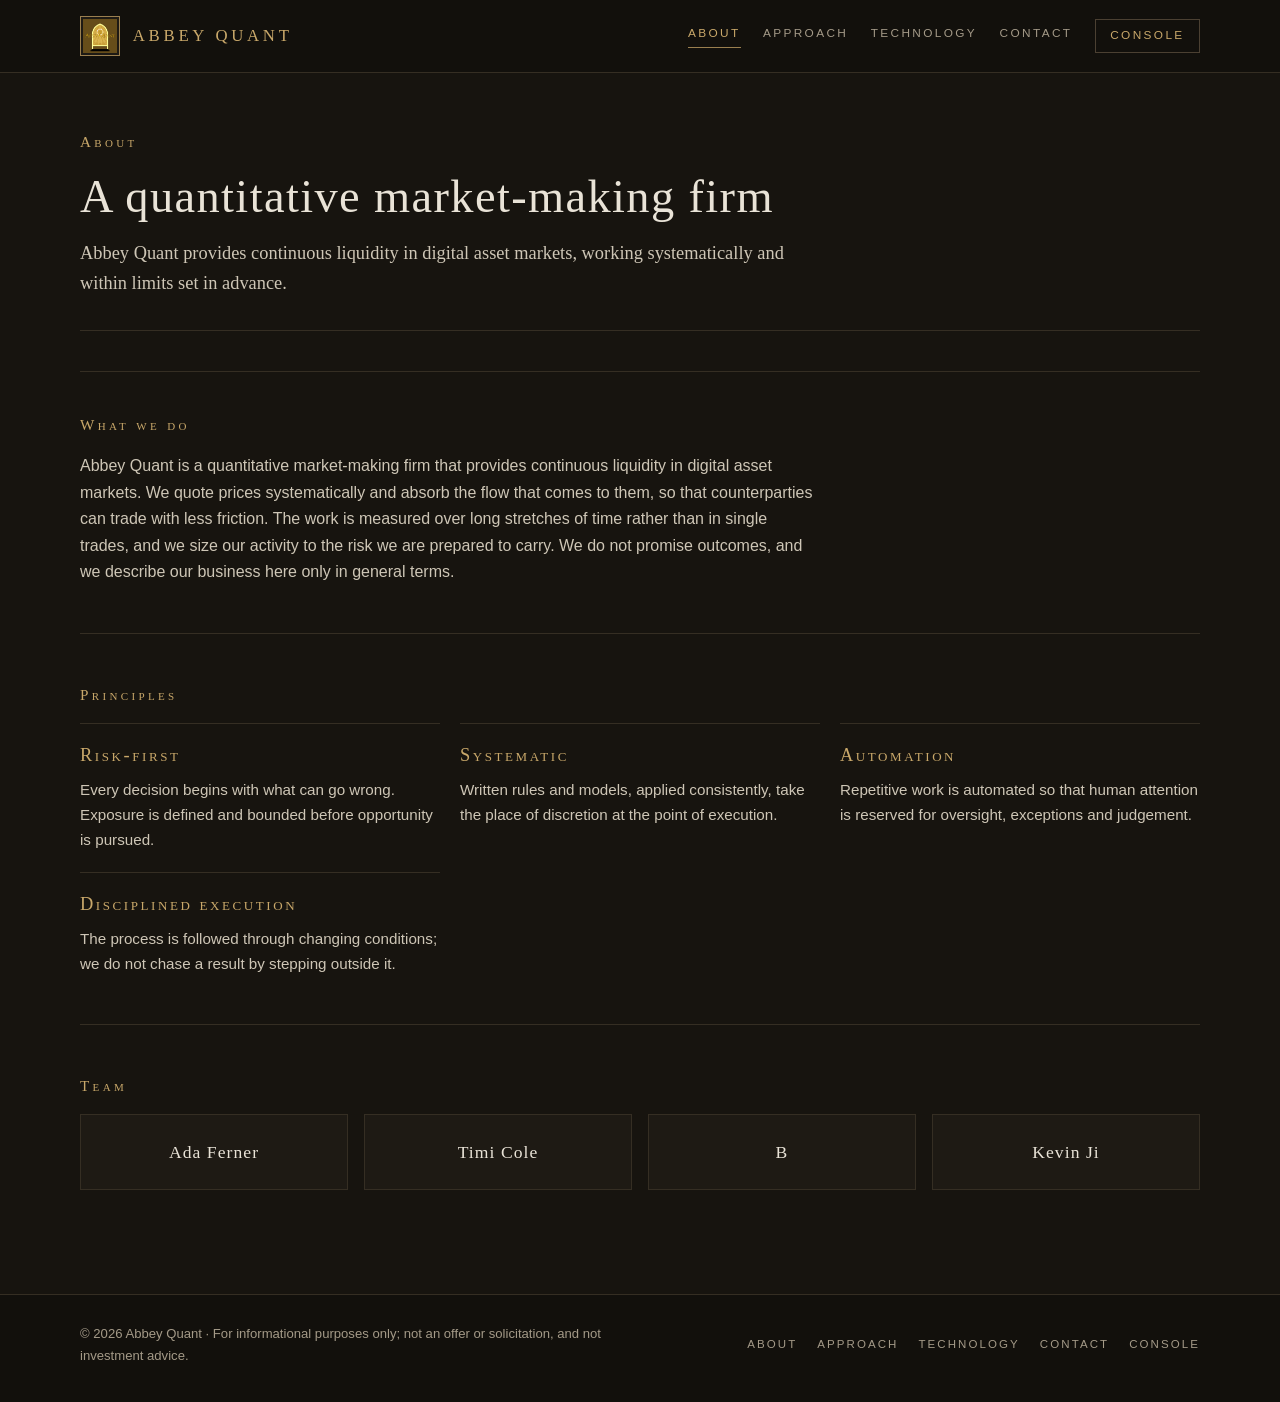
==== about/index.html @ 7f026f0e "feat: abbey quant brochure at root; keep /abbey rewrite contract" ====
<!DOCTYPE html>
<html lang="en">
<head>
<meta charset="utf-8">
<meta name="viewport" content="width=device-width, initial-scale=1">
<title>About — Abbey Quant</title>
<meta name="description" content="Abbey Quant is a quantitative market-making firm providing continuous liquidity in digital asset markets.">
<link rel="icon" type="image/png" href="/assets/abbey-quant-logo.png">
<link rel="stylesheet" href="/styles.css">
</head>
<body>
<header class="site-header">
  <div class="shell header-inner">
    <a class="brand" href="/">
      <img class="brand-mark" src="/assets/abbey-quant-logo.png" alt="Abbey Quant emblem" width="1001" height="1000">
      <span class="wordmark">Abbey Quant</span>
    </a>
    <nav class="site-nav" aria-label="Primary">
      <a href="/about/" aria-current="page">About</a>
      <a href="/approach/">Approach</a>
      <a href="/technology/">Technology</a>
      <a href="/contact/">Contact</a>
      <a class="nav-console" href="/abbey/">Console</a>
    </nav>
  </div>
</header>

<main>
  <section class="page-head shell">
    <p class="eyebrow">About</p>
    <h1 class="page-title">A quantitative market-making firm</h1>
    <p class="lede">Abbey Quant provides continuous liquidity in digital asset markets, working systematically and within limits set in advance.</p>
    <div class="rule"></div>
  </section>

  <section class="section section-tight shell" aria-labelledby="what-we-do">
    <p class="eyebrow" id="what-we-do">What we do</p>
    <div class="prose">
      <p>Abbey Quant is a quantitative market-making firm that provides continuous liquidity in digital asset markets. We quote prices systematically and absorb the flow that comes to them, so that counterparties can trade with less friction. The work is measured over long stretches of time rather than in single trades, and we size our activity to the risk we are prepared to carry. We do not promise outcomes, and we describe our business here only in general terms.</p>
    </div>
  </section>

  <section class="section shell" aria-labelledby="principles">
    <p class="eyebrow" id="principles">Principles</p>
    <ul class="principles">
      <li>
        <h3>Risk-first</h3>
        <p>Every decision begins with what can go wrong. Exposure is defined and bounded before opportunity is pursued.</p>
      </li>
      <li>
        <h3>Systematic</h3>
        <p>Written rules and models, applied consistently, take the place of discretion at the point of execution.</p>
      </li>
      <li>
        <h3>Automation</h3>
        <p>Repetitive work is automated so that human attention is reserved for oversight, exceptions and judgement.</p>
      </li>
      <li>
        <h3>Disciplined execution</h3>
        <p>The process is followed through changing conditions; we do not chase a result by stepping outside it.</p>
      </li>
    </ul>
  </section>

  <section class="section shell" aria-labelledby="team">
    <p class="eyebrow" id="team">Team</p>
    <ul class="team">
      <li>Ada Ferner</li>
      <li>Timi Cole</li>
      <li>B</li>
      <li>Kevin Ji</li>
    </ul>
  </section>
</main>

<footer class="site-footer">
  <div class="shell footer-inner">
    <p class="footer-note">&copy; 2026 Abbey Quant &middot; For informational purposes only; not an offer or solicitation, and not investment advice.</p>
    <nav class="footer-nav" aria-label="Footer">
      <a href="/about/">About</a>
      <a href="/approach/">Approach</a>
      <a href="/technology/">Technology</a>
      <a href="/contact/">Contact</a>
      <a href="/abbey/">Console</a>
    </nav>
  </div>
</footer>
</body>
</html>
---- styles.css ----
/* Abbey Quant — single stylesheet.
   Dark, warm, retro-gothic institutional: charcoal ground, gold-copper accent,
   serif headings, small-caps labels, hairline rules.
   System fonts only. No JS. No external requests. */

:root {
  --bg: #17140f;
  --bg-deep: #12100c;
  --surface: #1e1a14;
  --line: #352e23;
  --line-strong: #4b4032;
  --text: #e9e3d7;
  --text-soft: #cec6b6;
  --muted: #a49a88;
  --accent: #c9a86a;
  --accent-dim: #9a7f4f;
  --serif: Georgia, "Times New Roman", Times, serif;
  --sans: -apple-system, BlinkMacSystemFont, "Segoe UI", Roboto, Helvetica, Arial, sans-serif;
}

* {
  box-sizing: border-box;
}

html {
  -webkit-text-size-adjust: 100%;
}

body {
  margin: 0;
  min-height: 100vh;
  display: flex;
  flex-direction: column;
  background: var(--bg);
  color: var(--text);
  font-family: var(--sans);
  font-size: 16px;
  line-height: 1.65;
  -webkit-font-smoothing: antialiased;
}

.shell {
  width: 100%;
  max-width: 70rem;
  margin: 0 auto;
  padding: 0 1.5rem;
}

a {
  color: var(--accent);
  text-decoration: none;
}

a:hover,
a:focus-visible {
  text-decoration: underline;
  outline: none;
}

img {
  display: block;
  max-width: 100%;
  height: auto;
}

/* ---------- header ---------- */

.site-header {
  border-bottom: 1px solid var(--line);
  background: var(--bg-deep);
}

.header-inner {
  display: flex;
  flex-wrap: wrap;
  align-items: center;
  justify-content: space-between;
  gap: 1rem 2rem;
  padding: 1rem 0;
}

.brand {
  display: flex;
  align-items: center;
  gap: 0.8rem;
  color: var(--text);
  text-decoration: none;
}

.brand:hover,
.brand:focus-visible {
  text-decoration: none;
}

.brand-mark {
  width: 2.5rem;
  height: auto;
  border: 1px solid var(--accent-dim);
  background: var(--surface);
  padding: 2px;
}

.wordmark {
  font-family: var(--serif);
  font-size: 1.05rem;
  letter-spacing: 0.22em;
  text-transform: uppercase;
  color: var(--accent);
}

.site-nav {
  display: flex;
  flex-wrap: wrap;
  align-items: center;
  gap: 0.35rem 1.4rem;
}

.site-nav a {
  font-size: 0.74rem;
  letter-spacing: 0.2em;
  text-transform: uppercase;
  color: var(--muted);
  border-bottom: 1px solid transparent;
  padding-bottom: 3px;
}

.site-nav a:hover,
.site-nav a:focus-visible {
  color: var(--accent);
  text-decoration: none;
}

.site-nav a[aria-current="page"] {
  color: var(--accent);
  border-bottom-color: var(--accent-dim);
}

.site-nav .nav-console {
  color: var(--accent);
  border: 1px solid var(--line-strong);
  border-bottom-width: 1px;
  padding: 0.4rem 0.9rem 0.4rem;
}

.site-nav .nav-console:hover,
.site-nav .nav-console:focus-visible {
  border-color: var(--accent);
}

/* ---------- main ---------- */

main {
  flex: 1 0 auto;
}

.hero {
  padding: 4.5rem 0 3.75rem;
  text-align: center;
}

.badge-plate {
  display: inline-block;
  padding: 1.35rem;
  background: var(--surface);
  border: 1px solid var(--accent-dim);
  box-shadow: 0 0 0 5px var(--bg), 0 0 0 6px var(--line);
}

.badge-plate img {
  width: 9.5rem;
  height: auto;
}

.hero-title {
  margin: 2.25rem 0 0.75rem;
  font-family: var(--serif);
  font-weight: 400;
  font-size: clamp(2.4rem, 6vw, 3.75rem);
  line-height: 1.1;
  letter-spacing: 0.04em;
}

.hero-tagline {
  margin: 0 auto;
  max-width: 38rem;
  color: var(--text-soft);
  font-family: var(--serif);
  font-size: clamp(1.05rem, 2.4vw, 1.3rem);
  font-style: italic;
  line-height: 1.5;
}

.cta-row {
  display: flex;
  flex-wrap: wrap;
  align-items: center;
  justify-content: center;
  gap: 0.75rem 1.25rem;
  margin-top: 2.5rem;
}

.cta-cluster {
  display: flex;
  flex-wrap: wrap;
  gap: 0.75rem;
}

.btn {
  display: inline-block;
  padding: 0.7rem 1.5rem;
  border: 1px solid var(--line-strong);
  background: transparent;
  color: var(--text);
  font-size: 0.74rem;
  letter-spacing: 0.2em;
  text-transform: uppercase;
}

.btn:hover,
.btn:focus-visible {
  border-color: var(--accent);
  color: var(--accent);
  text-decoration: none;
}

.btn-primary {
  background: var(--accent);
  border-color: var(--accent);
  color: var(--bg);
}

.btn-primary:hover,
.btn-primary:focus-visible {
  background: var(--accent-dim);
  border-color: var(--accent-dim);
  color: var(--bg);
}

/* ---------- sections ---------- */

.section {
  border-top: 1px solid var(--line);
  padding: 3rem 0;
}

.section-tight {
  padding-top: 2.5rem;
}

.eyebrow {
  margin: 0 0 1rem;
  font-family: var(--serif);
  font-variant: small-caps;
  font-size: 0.95rem;
  letter-spacing: 0.22em;
  color: var(--accent);
}

.page-head {
  padding: 3.5rem 0 2.5rem;
}

.page-title {
  margin: 0 0 1rem;
  font-family: var(--serif);
  font-weight: 400;
  font-size: clamp(2rem, 5vw, 2.9rem);
  line-height: 1.15;
  letter-spacing: 0.03em;
}

.lede {
  margin: 0;
  max-width: 46rem;
  color: var(--text-soft);
  font-family: var(--serif);
  font-size: 1.15rem;
  line-height: 1.6;
}

.rule {
  height: 1px;
  margin: 2rem 0 0;
  background: var(--line);
}

.prose {
  max-width: 46rem;
}

.prose h2 {
  margin: 2.5rem 0 0.75rem;
  font-family: var(--serif);
  font-weight: 400;
  font-size: 1.45rem;
  letter-spacing: 0.02em;
}

.prose h2:first-child {
  margin-top: 0;
}

.prose p {
  margin: 0 0 1rem;
  color: var(--text-soft);
}

.prose p:last-child {
  margin-bottom: 0;
}

.more {
  display: inline-block;
  margin-top: 1rem;
  font-size: 0.74rem;
  letter-spacing: 0.2em;
  text-transform: uppercase;
  border-bottom: 1px solid var(--accent-dim);
  padding-bottom: 3px;
}

.more:hover,
.more:focus-visible {
  border-bottom-color: var(--accent);
  text-decoration: none;
}

/* ---------- fact strip ---------- */

.fact-grid {
  display: grid;
  grid-template-columns: repeat(auto-fit, minmax(15rem, 1fr));
  gap: 1rem;
  margin-top: 0.5rem;
}

.fact {
  padding: 1.35rem 1.5rem;
  background: var(--surface);
  border: 1px solid var(--line);
  border-top: 1px solid var(--accent-dim);
}

.fact .eyebrow {
  margin-bottom: 0.5rem;
  font-size: 0.85rem;
}

.fact-value {
  margin: 0;
  font-family: var(--serif);
  font-size: 1.15rem;
  line-height: 1.45;
  color: var(--text);
}

.fact-value a {
  border-bottom: 1px solid var(--accent-dim);
}

/* ---------- summary pair ---------- */

.summary-grid {
  display: grid;
  grid-template-columns: repeat(auto-fit, minmax(19rem, 1fr));
  gap: 2.5rem;
}

.summary p {
  margin: 0;
  color: var(--text-soft);
}

/* ---------- principles / team / lists ---------- */

.principles {
  list-style: none;
  margin: 0;
  padding: 0;
  display: grid;
  grid-template-columns: repeat(auto-fit, minmax(17rem, 1fr));
  gap: 1.25rem;
}

.principles li {
  padding-top: 1rem;
  border-top: 1px solid var(--line);
}

.principles h3 {
  margin: 0 0 0.4rem;
  font-family: var(--serif);
  font-variant: small-caps;
  font-weight: 400;
  font-size: 1.15rem;
  letter-spacing: 0.14em;
  color: var(--accent);
}

.principles p {
  margin: 0;
  color: var(--text-soft);
  font-size: 0.95rem;
}

.team {
  list-style: none;
  margin: 0;
  padding: 0;
  display: grid;
  grid-template-columns: repeat(auto-fit, minmax(11rem, 1fr));
  gap: 1rem;
}

.team li {
  padding: 1.4rem 1rem;
  text-align: center;
  background: var(--surface);
  border: 1px solid var(--line);
  font-family: var(--serif);
  font-size: 1.1rem;
  letter-spacing: 0.06em;
  color: var(--text);
}

/* ---------- contact ---------- */

.contact-block {
  padding: 1.75rem;
  background: var(--surface);
  border: 1px solid var(--line);
  border-left: 2px solid var(--accent-dim);
  max-width: 46rem;
}

.contact-block p {
  margin: 0 0 0.75rem;
  color: var(--text-soft);
}

.contact-block p:last-child {
  margin-bottom: 0;
}

.mail {
  font-family: var(--serif);
  font-size: 1.2rem;
  color: var(--accent);
  border-bottom: 1px solid var(--accent-dim);
}

.legal {
  max-width: 46rem;
  color: var(--muted);
  font-size: 0.92rem;
}

.legal p {
  margin: 0 0 0.85rem;
}

.legal p:last-child {
  margin-bottom: 0;
}

/* ---------- footer ---------- */

.site-footer {
  margin-top: 3.5rem;
  border-top: 1px solid var(--line);
  background: var(--bg-deep);
}

.footer-inner {
  display: flex;
  flex-wrap: wrap;
  align-items: center;
  justify-content: space-between;
  gap: 1rem 2rem;
  padding: 1.75rem 0 2.25rem;
}

.footer-note {
  margin: 0;
  max-width: 34rem;
  font-size: 0.82rem;
  color: var(--muted);
}

.footer-nav {
  display: flex;
  flex-wrap: wrap;
  gap: 0.35rem 1.25rem;
}

.footer-nav a {
  font-size: 0.72rem;
  letter-spacing: 0.18em;
  text-transform: uppercase;
  color: var(--muted);
}

.footer-nav a:hover,
.footer-nav a:focus-visible {
  color: var(--accent);
}

@media (max-width: 40rem) {
  .hero {
    padding: 3rem 0 2.75rem;
  }

  .section {
    padding: 2.25rem 0;
  }

  .header-inner {
    justify-content: flex-start;
  }
}
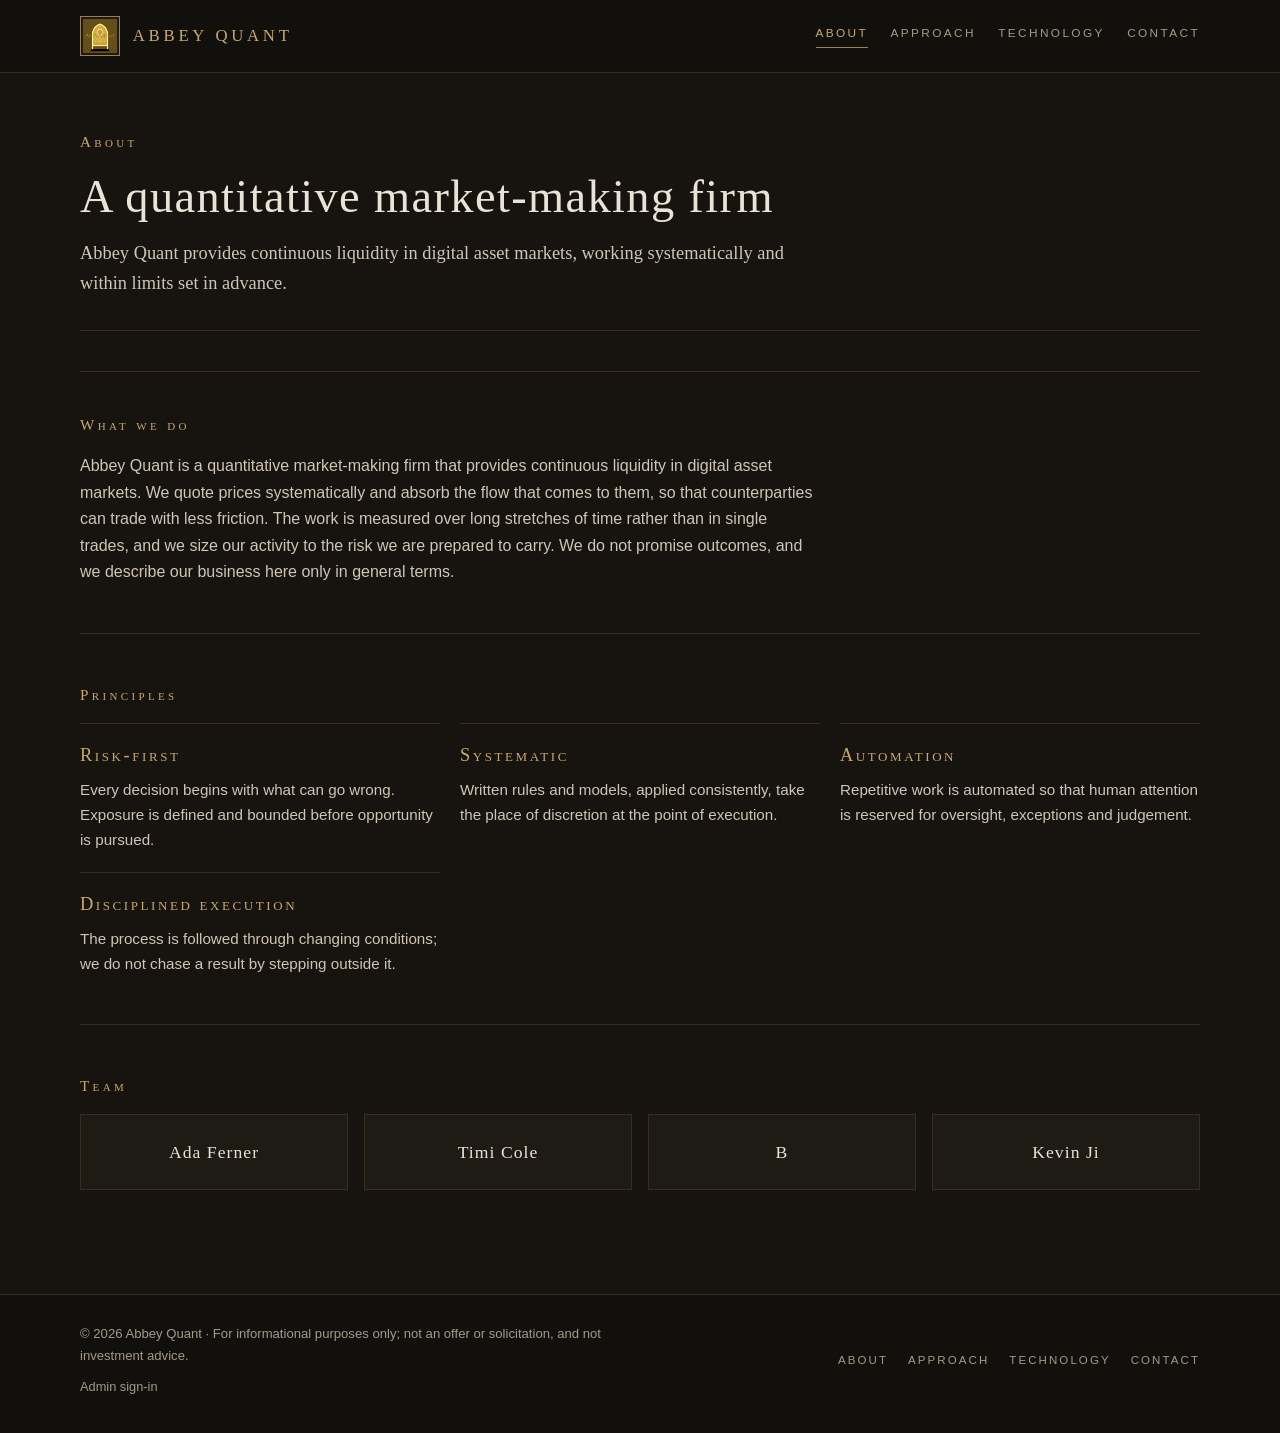
==== commit c40880b9: "feat: de-emphasize internal console link (footer-only, muted)" ====
--- a/about/index.html
+++ b/about/index.html
@@ -20,7 +20,6 @@
       <a href="/approach/">Approach</a>
       <a href="/technology/">Technology</a>
       <a href="/contact/">Contact</a>
-      <a class="nav-console" href="/abbey/">Console</a>
     </nav>
   </div>
 </header>
@@ -75,13 +74,15 @@
 
 <footer class="site-footer">
   <div class="shell footer-inner">
-    <p class="footer-note">&copy; 2026 Abbey Quant &middot; For informational purposes only; not an offer or solicitation, and not investment advice.</p>
+    <div>
+      <p class="footer-note">&copy; 2026 Abbey Quant &middot; For informational purposes only; not an offer or solicitation, and not investment advice.</p>
+      <p class="footer-admin"><a href="/abbey/">Admin sign-in</a></p>
+    </div>
     <nav class="footer-nav" aria-label="Footer">
       <a href="/about/">About</a>
       <a href="/approach/">Approach</a>
       <a href="/technology/">Technology</a>
       <a href="/contact/">Contact</a>
-      <a href="/abbey/">Console</a>
     </nav>
   </div>
 </footer>
--- a/styles.css
+++ b/styles.css
@@ -135,18 +135,6 @@
   border-bottom-color: var(--accent-dim);
 }
 
-.site-nav .nav-console {
-  color: var(--accent);
-  border: 1px solid var(--line-strong);
-  border-bottom-width: 1px;
-  padding: 0.4rem 0.9rem 0.4rem;
-}
-
-.site-nav .nav-console:hover,
-.site-nav .nav-console:focus-visible {
-  border-color: var(--accent);
-}
-
 /* ---------- main ---------- */
 
 main {
@@ -505,6 +493,21 @@
   color: var(--accent);
 }
 
+.footer-admin {
+  margin: 0.6rem 0 0;
+  font-size: 0.8rem;
+}
+
+.footer-admin a {
+  color: var(--muted);
+}
+
+.footer-admin a:hover,
+.footer-admin a:focus-visible {
+  color: var(--text-soft);
+  text-decoration: none;
+}
+
 @media (max-width: 40rem) {
   .hero {
     padding: 3rem 0 2.75rem;
